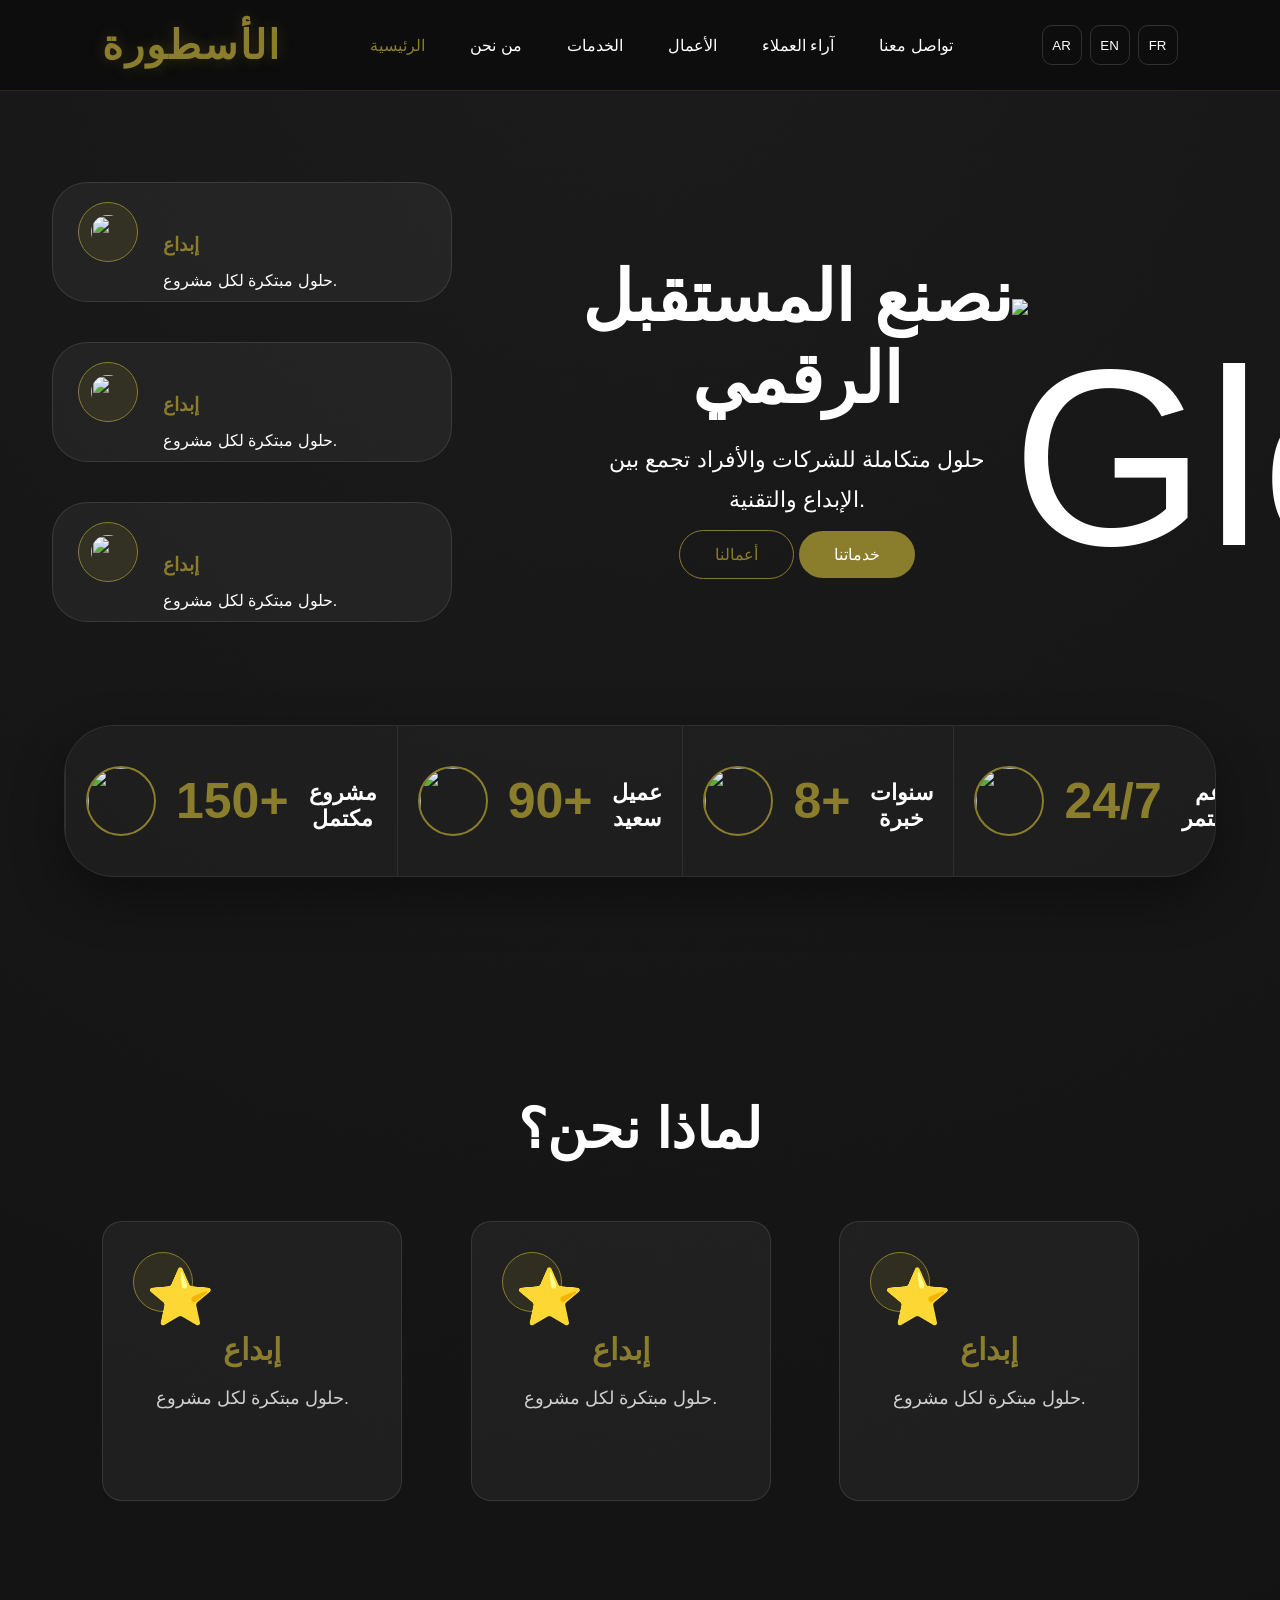
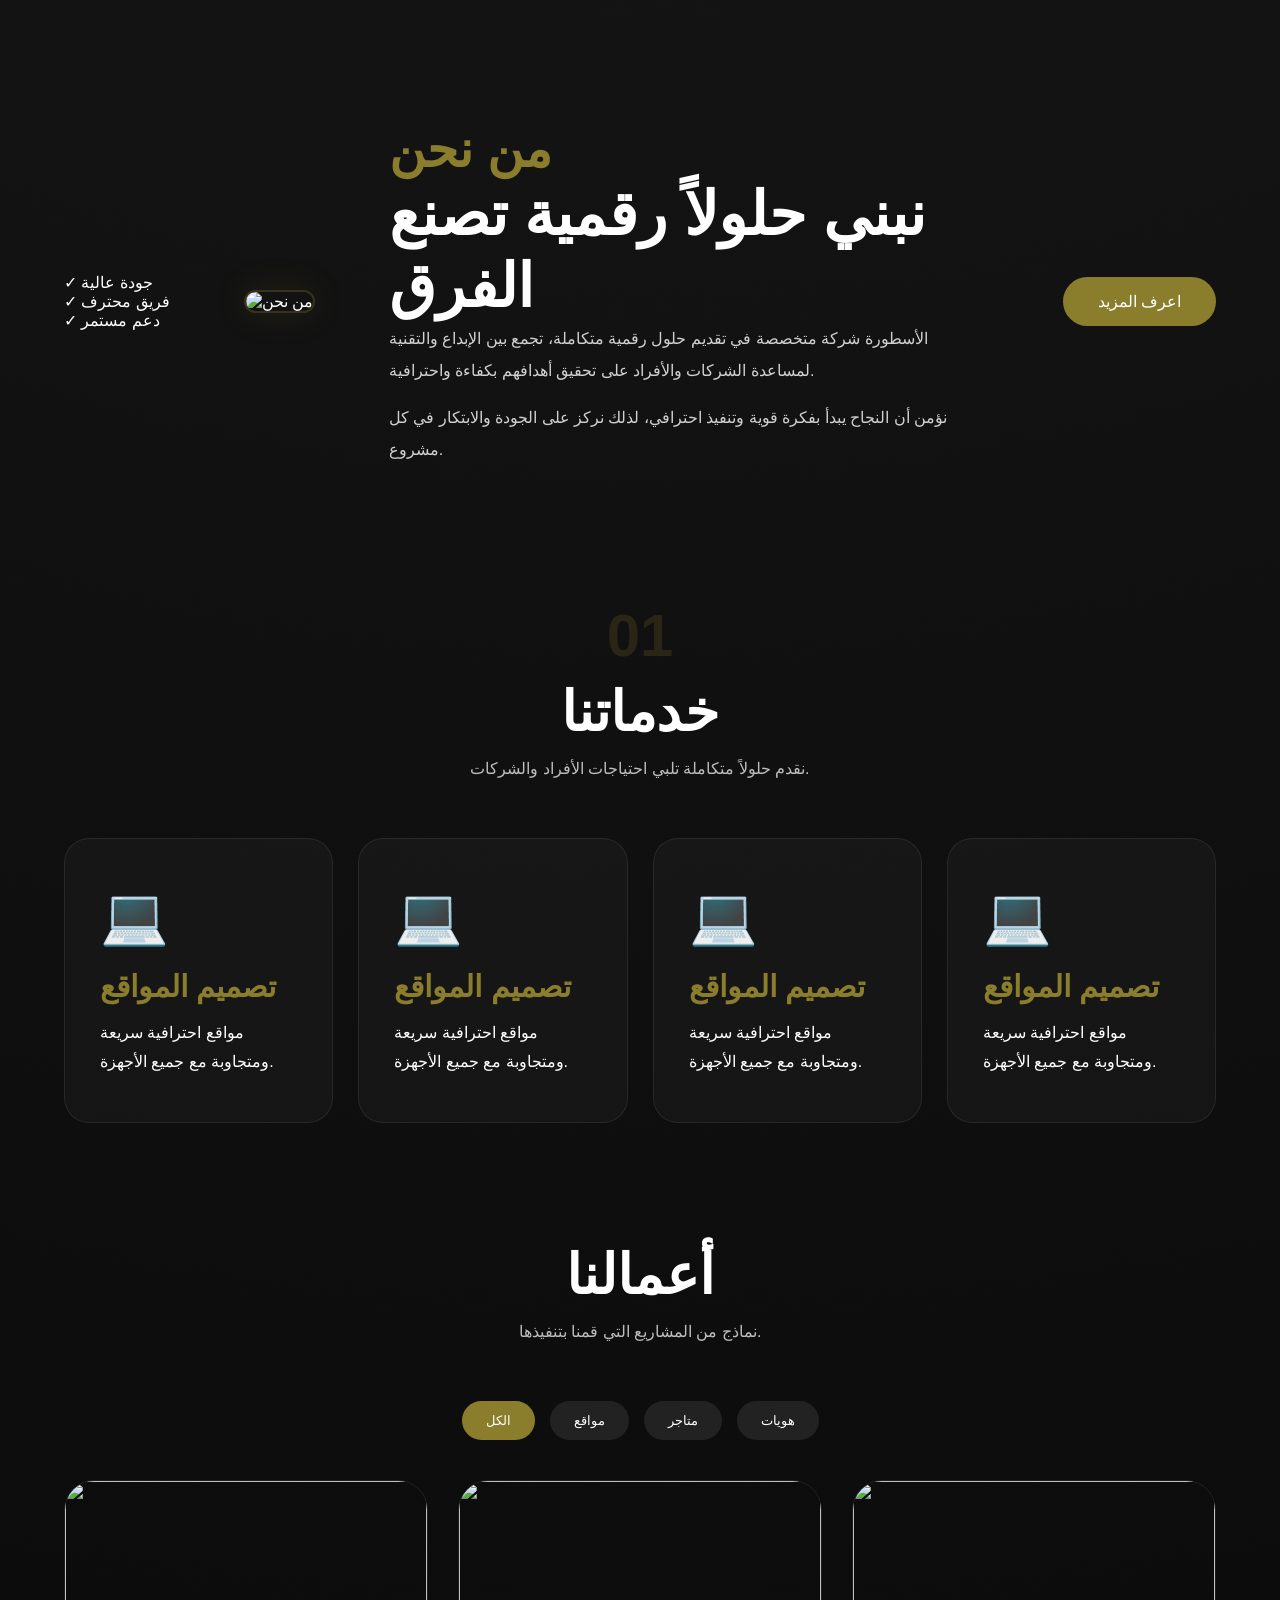
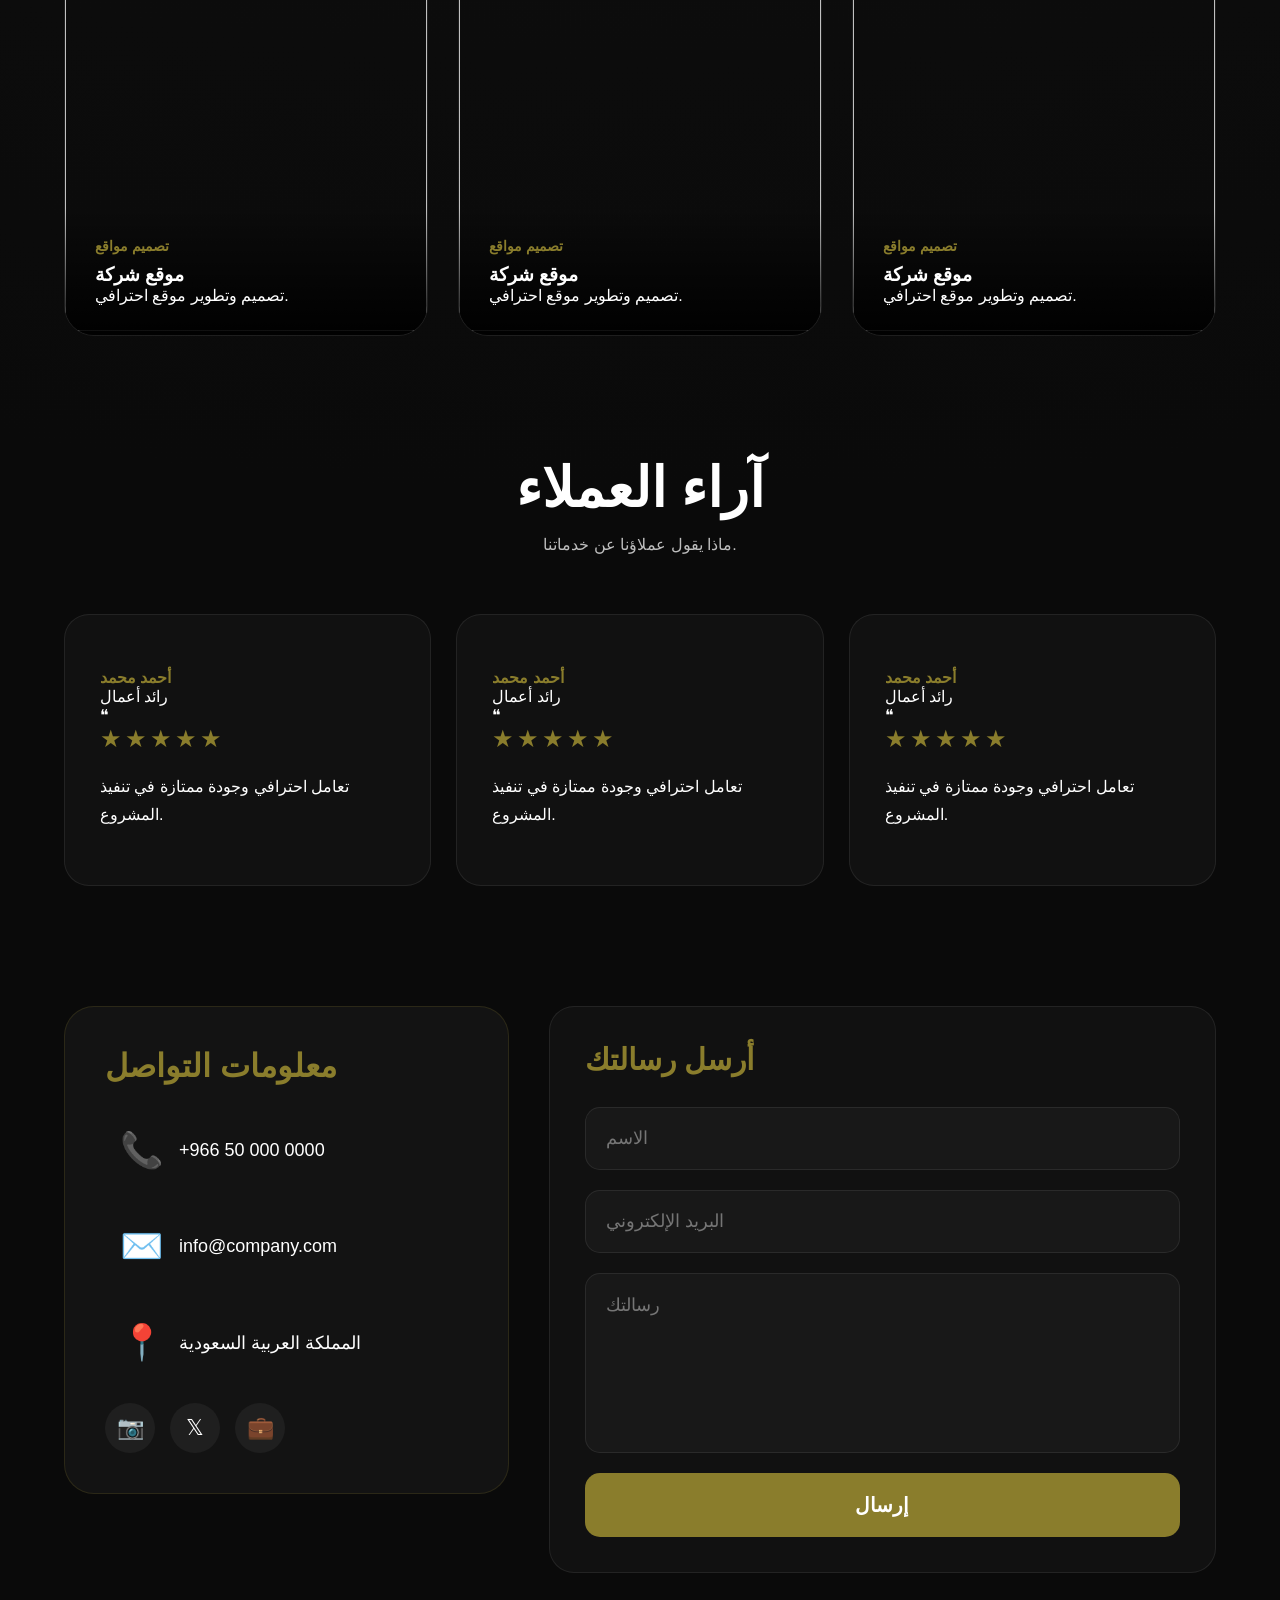
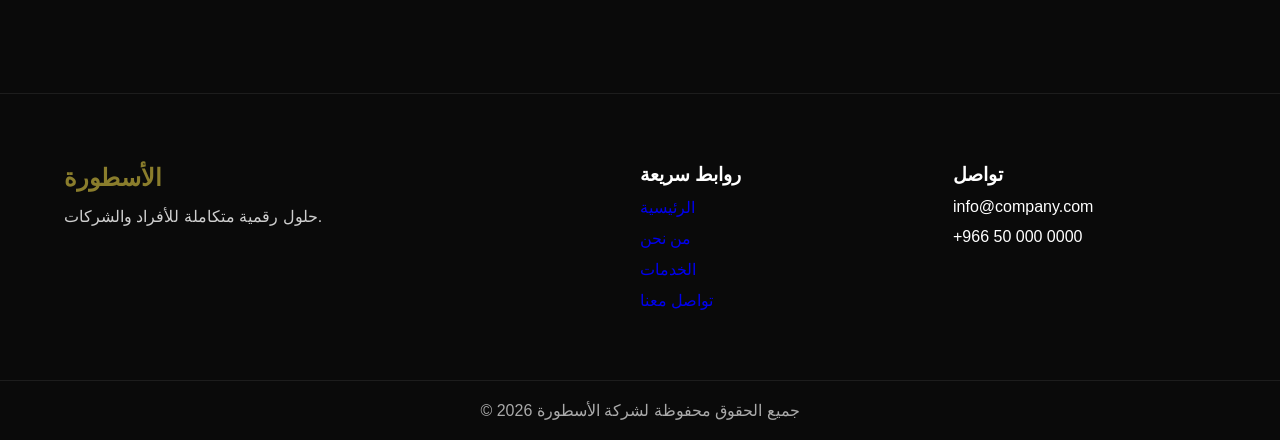
==== orial.html @ 140a3f02 "Add files via upload" ====
<!DOCTYPE html>
<html lang="ar">
<head>
    <meta charset="UTF-8">
    <meta name="viewport" content="width=device-width, initial-scale=1.0">
    <title>اسم الشركة</title>

    <link rel="stylesheet" href="orial.css">
</head>
<body>


<div id="loader">
    <h1>الأسطورة</h1>
    <div class="loader-line"></div>
</div>



<header  id="header">
    <nav class="navbar">
        <div class="logo">الأسطورة</div>
<div class="menu-btn">☰</div>

        <ul class="nav-links">
            <li><a href="#hero">الرئيسية</a></li>
            <li><a href="#about">من نحن</a></li>
            <li><a href="#services">الخدمات</a></li>
            <li><a href="#portfolio">الأعمال</a></li>
           
<li><a href="#testimonials">آراء العملاء</a></li>
            <li><a href="#contact">تواصل معنا</a></li>
        </ul>

        <div class="languages">
            <button>AR</button>
            <button>EN</button>
            <button>FR</button>
        </div>
    </nav>
</header>

<section id="hero">

    <div class="hero-left">
<div class="hero-left-image">
    <img src="images/team.png" alt="">
</div>
        
        <div class="hero-right">


   

</div>

 <div class="feature-card">

    <img src="images/icon1.png" class="card-icon">

    <div class="card-content">
        <h3>إبداع</h3>
        <p>حلول مبتكرة لكل مشروع.</p>
    </div>

</div>

<div class="feature-card">

    <img src="images/icon1.png" class="card-icon">

    <div class="card-content">
        <h3>إبداع</h3>
        <p>حلول مبتكرة لكل مشروع.</p>
    </div>

</div>

 <div class="feature-card">

    <img src="images/icon1.png" class="card-icon">

    <div class="card-content">
        <h3>إبداع</h3>
        <p>حلول مبتكرة لكل مشروع.</p>
    </div>

</div>

    </div>

    <div class="hero-center">

  <h1>
    
  نصنع المستقبل 
 
 <br>
 الرقمي
</h1>

        <p>
            حلول متكاملة للشركات والأفراد تجمع بين الإبداع والتقنية.
        </p>

        <div class="hero-buttons">
            <a href="#services" class="btn-primary">خدماتنا</a>
            <a href="#portfolio" class="btn-secondary">أعمالنا</a>
        </div>

    </div>

    <div class="hero-right">

        <img src="images/globe.png" alt="Globe">

    </div>

</section>


<section id="stats">

   <div class="stat-box">

    <img src="images/project.png" alt="">
<h2 data-target="150">0</h2>
    <p>مشروع مكتمل</p>

</div>
   <div class="stat-box">

    <img src="images/client.png" alt="">

   <h2 data-target="90">0</h2>
    <p>عميل سعيد</p>

</div>

  <div class="stat-box">

    <img src="images/experience.png" alt="">

   <h2 data-target="8">0</h2>
    <p>سنوات خبرة</p>

</div>

    <div class="stat-box">

    <img src="images/support.png" alt="">

    <h2>24/7</h2>
    <p>دعم مستمر</p>

</div>
</section>



<section id="why-us">

    <h2>لماذا نحن؟</h2>

    <div class="cards">

      <div class="card">

    <div class="card-icon">⭐</div>

    <h3>إبداع</h3>

    <p>حلول مبتكرة لكل مشروع.</p>

</div>

       <div class="card">

    <div class="card-icon">⭐</div>

    <h3>إبداع</h3>

    <p>حلول مبتكرة لكل مشروع.</p>

</div>

        <div class="card">

    <div class="card-icon">⭐</div>

    <h3>إبداع</h3>

    <p>حلول مبتكرة لكل مشروع.</p>

</div>

    </div>

</section>


<section id="about"  class="hidden">
    <div class="about-container">
<div class="about-features">

    <div>✓ جودة عالية</div>

    <div>✓ فريق محترف</div>

    <div>✓ دعم مستمر</div>

</div>
    <div class="about-image">
        <img src="images/لقطة شاشة 2026-07-23 224634.png" alt="من نحن">
    </div>

    <div class="about-content">

        <span>من نحن</span>

        <h2>نبني حلولاً رقمية تصنع الفرق</h2>

        <p>
            الأسطورة شركة متخصصة في تقديم حلول رقمية متكاملة،
            تجمع بين الإبداع والتقنية لمساعدة الشركات والأفراد
            على تحقيق أهدافهم بكفاءة واحترافية.
        </p>

        <p>
            نؤمن أن النجاح يبدأ بفكرة قوية وتنفيذ احترافي،
            لذلك نركز على الجودة والابتكار في كل مشروع.
        </p>

    </div>
<a href="#contact" class="btn-primary">
    اعرف المزيد
</a>
</div>
</section>

<section id="services"  class="hidden">

    <div class="section-title">
        <span class="service-number">01</span>
        <h2>خدماتنا</h2>
        <p>نقدم حلولاً متكاملة تلبي احتياجات الأفراد والشركات.</p>
    </div>

    <div class="services-grid">

      <div class="service-card">

    <div class="service-icon">💻</div>

    <h3>تصميم المواقع</h3>

    <p>
        مواقع احترافية سريعة ومتجاوبة مع جميع الأجهزة.
    </p>

</div>

      <div class="service-card">

    <div class="service-icon">💻</div>

    <h3>تصميم المواقع</h3>

    <p>
        مواقع احترافية سريعة ومتجاوبة مع جميع الأجهزة.
    </p>

</div>

      <div class="service-card">

    <div class="service-icon">💻</div>

    <h3>تصميم المواقع</h3>

    <p>
        مواقع احترافية سريعة ومتجاوبة مع جميع الأجهزة.
    </p>

</div>

      <div class="service-card">

    <div class="service-icon">💻</div>

    <h3>تصميم المواقع</h3>

    <p>
        مواقع احترافية سريعة ومتجاوبة مع جميع الأجهزة.
    </p>

</div>

    </div>

</section>

<section id="portfolio" class="hidden"  >
   

    <div class="section-title">
        <h2>أعمالنا</h2>
        <p>نماذج من المشاريع التي قمنا بتنفيذها.</p>
    </div>
<div class="portfolio-filter">

    <button class="filter-btn active" data-filter="all">
        الكل
    </button>

    <button class="filter-btn" data-filter="website">
        مواقع
    </button>

    <button class="filter-btn" data-filter="store">
        متاجر
    </button>

    <button class="filter-btn" data-filter="branding">
        هويات
    </button>

</div>
    <div class="portfolio-grid">

       <div class="project-card">
    <img src="images/project1.jpg" alt="">

    <div class="project-info">

        <span>تصميم مواقع</span>

        <h3>موقع شركة</h3>

        <p>تصميم وتطوير موقع احترافي.</p>

    </div>
</div>

       <div class="project-card">
    <img src="images/project1.jpg" alt="">

    <div class="project-info">

        <span>تصميم مواقع</span>

        <h3>موقع شركة</h3>

        <p>تصميم وتطوير موقع احترافي.</p>

    </div>
</div>

      <div class="project-card">
    <img src="images/project1.jpg" alt="">

    <div class="project-info">

        <span>تصميم مواقع</span>

        <h3>موقع شركة</h3>

        <p>تصميم وتطوير موقع احترافي.</p>

    </div>
</div>

</section>



<section id="testimonials" class="hidden">

    <div class="section-title">
        <h2>آراء العملاء</h2>
        <p>ماذا يقول عملاؤنا عن خدماتنا.</p>
    </div>

    <div class="testimonials-grid">

        <div class="testimonial-card">

            <div class="client-header">

                <img src="images/client1.jpg" alt="">

                <div>
                    <h4>أحمد محمد</h4>
                    <span>رائد أعمال</span>
                </div>

            </div>

            <div class="quote">❝</div>

            <div class="stars">★★★★★</div>

            <p>
                تعامل احترافي وجودة ممتازة في تنفيذ المشروع.
            </p>

        </div>

        <div class="testimonial-card">

            <div class="client-header">

                <img src="images/client1.jpg" alt="">

                <div>
                    <h4>أحمد محمد</h4>
                    <span>رائد أعمال</span>
                </div>

            </div>

            <div class="quote">❝</div>

            <div class="stars">★★★★★</div>

            <p>
                تعامل احترافي وجودة ممتازة في تنفيذ المشروع.
            </p>

        </div>

        <div class="testimonial-card">

            <div class="client-header">

                <img src="images/client1.jpg" alt="">

                <div>
                    <h4>أحمد محمد</h4>
                    <span>رائد أعمال</span>
                </div>

            </div>

            <div class="quote">❝</div>

            <div class="stars">★★★★★</div>

            <p>
                تعامل احترافي وجودة ممتازة في تنفيذ المشروع.
            </p>

        </div>

    </div>

</section>

<section id="contact"  class="hidden">
   <div class="contact-container">

    <div class="contact-info">

        <h3>معلومات التواصل</h3>


        <div class="contact-item">
            <span>📞</span>
            <p>+966 50 000 0000</p>
        </div>

        <div class="contact-item">
            <span>✉️</span>
            <p>info@company.com</p>
        </div>

        <div class="contact-item">
            <span>📍</span>
            <p>المملكة العربية السعودية</p>
        </div>

         <div class="social-links">
        <a href="#">📷</a>
        <a href="#">𝕏</a>
        <a href="#">💼</a>
    </div>

    </div>

    <form class="contact-form">
<h3>أرسل رسالتك</h3>
        <input type="text" placeholder="الاسم">

        <input type="email" placeholder="البريد الإلكتروني">

        <textarea placeholder="رسالتك"></textarea>

        <button type="submit">
            إرسال
        </button>

    </form>

</div>
</section>

<footer>

    <div class="footer-content">

        <div class="footer-logo">
            <h2>الأسطورة</h2>
            <p>حلول رقمية متكاملة للأفراد والشركات.</p>
        </div>

        <div class="footer-links">
            <h3>روابط سريعة</h3>

            <a href="#hero">الرئيسية</a>
            <a href="#about">من نحن</a>
            <a href="#services">الخدمات</a>
            <a href="#contact">تواصل معنا</a>
        </div>

        <div class="footer-contact">
            <h3>تواصل</h3>

            <p>info@company.com</p>
            <p>+966 50 000 0000</p>
        </div>

    </div>

    <div class="footer-bottom">
        © 2026 جميع الحقوق محفوظة لشركة الأسطورة
    </div>

</footer>
    <button id="topBtn">⬆</button>

  
    <script src="orial.js"></script> 
</body>
</html>
---- orial.css ----
*{
    margin:0;
    padding:0;
    box-sizing:border-box;
}

body{
    font-family:Cairo,sans-serif;
    background:#111111;
    color:white;
    
}

a{
    text-decoration:none;
}

ul{
    list-style:none;
}

header{
    position:fixed;
    top:0;
    left:0;
    width:100%;
    z-index:1000;
    backdrop-filter:blur(12px);
}



.navbar{
    display:flex;
    justify-content:space-between;
    align-items:center;
 padding:22px 8%;
    position:fixed;
    width:100%;
    top:0;
    left:0;
    z-index:1000;
    background:rgba(17,17,17,.9);
     border-bottom:1px solid rgba(138,125,44,.25);
     
    background:rgba(10,10,10,.75);

    backdrop-filter:blur(15px);

}

.logo{
   
   
    letter-spacing: 2px;
   
        font-size:40px;
    font-weight:900;
    color:#8A7D2C;

    text-shadow:
    0 0 15px rgba(138,125,44,.3);

}
.languages{
    display:flex;
    gap:8px;
}

.languages button{
    background:transparent;
    border:1px solid rgba(255,255,255,.15);

    color:white;

    width:40px;
    height:40px;

    border-radius:10px;

    cursor:pointer;

    transition:.3s;
}


.languages button:hover{
    background:#8A7D2C;
    color:#111;
}

.nav-links{
    display:flex;
    
   
    position:relative;
      gap:45px;
}

.nav-links a.active{
    color: #8A7D2C;
}





.nav-links a{
    color:white;
    transition:.3s;
        transition: .3s;
}

.nav-links a::after{
    content:'';
    position:absolute;
    bottom:-8px;
    right:0;
    width:0;
    height:2px;
    background:#8A7D2C;
    transition:.3s;
}
.nav-links a:hover::after{
    width:100%;
}

.nav-links a:hover{
    color:#8A7D2C;
}


#hero{
    min-height:100vh;

    display:grid;

   grid-template-columns:1fr 2fr 1fr;

    align-items:center;

    gap:40px;

    padding:50px 8%;
}

.hero-right{
    font-size:250px;
    text-align:center;
   
        transform: translateX(px);
}

.hero-right img{
    width: 650px ;
    max-width:none;
    
    
}


.hero-left-image{
    text-align:center;
    margin-bottom:25px;


}

.hero-left-image img{
    width:220px;
    border-radius:20px;
    opacity:.9;
}
.hero-buttons{
    margin-top:25px;
}

.hero-left{
    display:flex;
    flex-direction:column;
    gap:20px;

     display:flex;
    flex-direction:column;
    gap:20px;

  

      transform: translateX(-50px) translateY(-80px);
}

.hero-left,
.hero-center,
.hero-right{
    align-self:center;
}



.hero-center{

    text-align:center;
    transform:none;
    
    transform: translateY(-40px)translateX(40px) ;
   
    

        
}

.hero-center h1{
    font-size:70px;
    margin-bottom:20px;
    white-space:nowrap;
}

.hero-center p{
    font-size:22px;
    margin-bottom:30px;
      max-width:650px;
    margin:20px auto;
    line-height:1.8;
}

.hero-right img{
    animation: float 5s ease-in-out infinite;
}

@keyframes float{

    0%{
        transform:translateY(0);
    }

    50%{
        transform:translateY(-15px);
    }

    100%{
        transform:translateY(0);
    }

}


.btn-primary,
.btn-secondary{
    padding:15px 35px;
    border-radius:50px;
    transition:.3s;
}

.btn-primary{
    background:#8A7D2C;
    color:white;
}

.btn-secondary{
    border:1px solid #8A7D2C;
    color:#8A7D2C;
}

.btn-primary:hover,
.btn-secondary:hover{
    transform:translateY(-4px);
}


body{
    background:
    radial-gradient(circle at top,
    #1b1b1b,
    #0a0a0a 70%);
}



.card{
    width:100%;
    min-height:280px;

    padding:45px 35px;

    border-radius:25px;

    background:rgba(255,255,255,.04);

    border:1px solid rgba(255,255,255,.08);

    transition:.4s;

    text-align:center;
}

.card h3{
    font-size:30px;
    color:#8A7D2C;
    margin-bottom:20px;
}

.card p{
    font-size:18px;
    line-height:1.8;
    color:#d0d0d0;
}

.card:hover{
    transform:translateY(-12px);

    border-color:#8A7D2C;

    box-shadow:
    0 0 30px rgba(138,125,44,.25);
}
.card-icon{
    font-size:55px;
    margin-bottom:20px;
}

.cards{
    display:grid;
    grid-template-columns:repeat(3,1fr);
    gap:30px;
    margin-top:50px;
}

.card:hover{
    transform:translateY(-10px);
}

.feature-card{
    display:flex;
    align-items:center;
    

    background:rgba(255,255,255,.05);
    border:1px solid rgba(255,255,255,.1);

    border-radius:35px;

    padding:10px 25px;

      min-height: 110px;
    

  
    height:120px;

    

    width: 400px;   /* العرض */
    min-height: 100px; /* الارتفاع */

 
    margin-bottom:20px;

 
    


    gap:25px;
}

.card-icon{
    width:60px;
    height:60px;

    padding:12px;

    background:rgba(138,125,44,.15);

    border:1px solid #8A7D2C;

    border-radius:50%;
}

.card-content h3{
    color:#8A7D2C;
    margin-bottom:8px;
    
}

.card-content p{
    color:white;
    margin:0;
}
.features-grid{
    display:grid;
    grid-template-columns:repeat(3,1fr);
    gap:30px;
    margin-top:60px;
}







.feature-card img{
    width:60px;
    height:60px;
    object-fit:contain;
}
.stat-number{
    font-size:90px;
    font-weight:700;
    color:#8A7D2C;
}

.stats-container{
    position:relative;
}

.stats-container::before{
    content:'';
    position:absolute;
    top:0;
    left:20%;
    width:60%;
    height:2px;
    background:#8A7D2C;
}



.feature-card h3{
    color:#8A7D2C;
    margin-bottom:15px;
        margin-top:40px;

}


.feature-card p {
   white-space: nowrap;



}

#why-us{
    padding:100px 8%;
    text-align:center;
}

#why-us h2{
    font-size:55px;
    margin-bottom:60px;
}


.why-container{
    display:flex;
    gap:25px;
    justify-content:center;
    flex-wrap:wrap;
}

.card{
    width:300px;
    padding:30px;
    border-radius:20px;

    background:rgba(255,255,255,.05);

    border:1px solid rgba(255,255,255,.1);

    transition:.3s;
}

.card:hover{
    transform:translateY(-10px);
}

.card h3{
    color:#8A7D2C;
    margin-bottom:15px;
}



#stats h2{
    color:#8A7D2C;
    font-size:50px;
}


#stats{

    
    width:90%;

  margin: -175px auto 120px auto;
box-shadow:0 20px 50px rgba(0,0,0,.4);

    display:grid;

    grid-template-columns:
    repeat(4,1fr);

    background:
    rgba(255,255,255,.03);

    border:1px solid rgba(255,255,255,.08);

    border-radius:50px;

    overflow:hidden;
}



.stat-box:hover{

    background:
    rgba(138,125,44,.08);
}

.stat-box h2{
    color:#8A7D2C;
    font-size:70px;
    font-weight:800;
}

.stat-box p{
    color:white;
    font-size:22px;
    font-weight:600;
    margin-top:10px;
}



.stat-box{
    display:flex;
    align-items:center;
    justify-content:center;
    gap:20px;
    text-align:center;

    padding:40px 20px;

    border-left:
    1px solid rgba(255,255,255,.08);
    transition:.3s;
}

.stat-box img{
    width:70px;
    height:70px;
    border-radius:50%;
    object-fit:cover;
    border:2px solid #8A7D2C;
}

.stat-content{
    text-align:right;
}





#services{

    width:90%;

    margin:120px auto;
}

.section-title{

    text-align:center;

    margin-bottom:60px;
}

.section-title h2{

    font-size:55px;

    color:white;

    margin-bottom:15px;
}

.section-title p{

    color:#bdbdbd;
}

.services-grid{

    display:grid;

    grid-template-columns:
    repeat(4,1fr);

    gap:25px;
}

.service-card{

    background:
    rgba(255,255,255,.03);

    border:
    1px solid rgba(255,255,255,.08);

    border-radius:25px;

    
  padding:45px 35px;
    min-height:280px;
    transition:.4s;
}

.service-icon{
    font-size:55px;
    margin-bottom:20px;
}

.service-card:hover{


    transform:translateY(-12px);

    border-color:#8A7D2C;

    box-shadow:
    0 0 35px rgba(138,125,44,.25);
}


.service-card h3{

    color:#8A7D2C;
   
    font-size:30px;
  
    margin-bottom:15px;


    margin-bottom:15px;
}
.service-number{
    font-size:60px;
    font-weight:800;
    color:rgba(138,125,44,.2);

    display:block;

    margin-bottom:10px;
}

.service-card p{

    color:white;

    line-height:1.8;
}

#about{

    width:90%;
    margin:120px auto;
}

.about-container{

    display:flex;

    align-items:center;

    justify-content:space-between;

    gap:60px;
}

.about-image img{
    width:550px;

    border-radius:30px;

    border:2px solid rgba(138,125,44,.3);

    box-shadow:
    0 0 35px rgba(138,125,44,.15);
}

.about-content{

    max-width:600px;
}

.about-content span{
    color:#8A7D2C;
    font-size:50px;
    font-weight:700;
}

.about-content h2{
    font-size:60px;
    line-height:1.2;
}
.about-content p{

    color:#d0d0d0;

    line-height:2;

    margin-bottom:15px;
}

#portfolio{

    width:90%;

    margin:120px auto;
}
.portfolio-grid{

    display:grid;

    grid-template-columns:
    repeat(3,1fr);

    gap:30px;
}
.project-card{

    overflow:hidden;

    

    position:relative;

    cursor:pointer;

    
    border-radius:30px;




    border:1px solid rgba(255,255,255,.08);

    transition:.4s;

}
.project-card:hover{
    transform:translateY(-10px);

    box-shadow:
    0 0 35px rgba(138,125,44,.25);
}
.project-card img{

     width:100%;
    height:450px;
    object-fit:cover;
    transition:.6s;
    
  

   
}

.project-card:hover img{
    transform:scale(1.08);
}
.project-info{
    position:absolute;
    bottom:0;
    width:100%;

    padding:30px;

    background:
    linear-gradient(
    transparent,
    rgba(0,0,0,.95));

    color:white;
}
.project-info span{
    color:#8A7D2C;
    font-size:14px;
    font-weight:700;
    display:block;
    margin-bottom:10px;
}

#testimonials{
    width:90%;
    margin:120px auto;
}

.testimonials-grid{
    display:grid;
    grid-template-columns:repeat(3,1fr);
    gap:25px;
}

.testimonial-card{
    background:rgba(255,255,255,.03);

    border:1px solid rgba(255,255,255,.08);

    border-radius:25px;

    padding:35px;

    transition:.4s;

    position:relative;

    overflow:hidden;
}

.testimonial-card:hover{
    transform:translateY(-10px);

    border-color:#8A7D2C;

    box-shadow:
    0 0 30px rgba(138,125,44,.25);
}

.stars{
    color:#8A7D2C;

    font-size:24px;

    margin-bottom:20px;

    letter-spacing:3px;
}

.testimonial-card p{
    color:white;
    line-height:1.8;
    margin-bottom:20px;
}

.testimonial-card h4{
    color:#8A7D2C;
}

#contact{
    width:90%;
    margin:120px auto;
    
}
.contact-container{
    display:grid;
    grid-template-columns:1fr 1.5fr;
    gap:40px;
    align-items:start;
}

.contact-info{

      background:rgba(255,255,255,.04);
    border:1px solid rgba(138,125,44,.2);
    border-radius:30px;
    padding:40px;
}

.contact-info h3{
    color:#8A7D2C;

    font-size:32px;

    margin-bottom:30px;
}

.contact-item{
    display:flex;

    align-items:center;

    gap:15px;

    margin-bottom:25px;
       padding:15px;
    border-radius:15px;
    transition:.3s;
}

.contact-item:hover{
    background:rgba(138,125,44,.08);
}

.contact-item span{
    font-size:35px;
}
.contact-item p{
    font-size:18px;
}
.contact-form{
    width:100%;

    display:flex;
    flex-direction:column;
    gap:20px;

    background:rgba(255,255,255,.03);

    border:1px solid rgba(255,255,255,.08);

    border-radius:25px;

    padding:35px;

    margin:0;
    max-width:none;
}

.contact-form h3{
    color:#8A7D2C;
    font-size:30px;
    margin-bottom:10px;
}

.social-links{
    display:flex;
    gap:15px;
    margin-top:25px;
}

.social-links a{
    width:50px;
    height:50px;
    display:flex;
    align-items:center;
    justify-content:center;

    border-radius:50%;
    background:rgba(255,255,255,.05);

    color:white;
    font-size:22px;

    transition:.3s;
}

.social-links a:hover{
    background:#8A7D2C;
    transform:translateY(-3px);
}



.contact-form input,
.contact-form textarea{

    background:rgba(255,255,255,.03);

    border:1px solid rgba(255,255,255,.08);

    border-radius:15px;

    color:white;

     font-size:18px;
    padding:20px;
}

.contact-form textarea{
    height:180px;
    resize:none;
}

.contact-form button{

    background:#8A7D2C;

    color:white;

    border:none;

  

    border-radius:15px;

    cursor:pointer;

   

        padding:20px;
    font-size:20px;
    font-weight:700
}
.contact-form button:hover{
    transform:translateY(-3px);

    box-shadow:
    0 0 25px rgba(138,125,44,.3);
}
footer{

    margin-top:120px;

    background:#0a0a0a;

    border-top:
    1px solid rgba(255,255,255,.08);
}

.footer-content{

    width:90%;

    margin:auto;

    padding:70px 0;

    display:grid;

    grid-template-columns:
    2fr 1fr 1fr;

    gap:50px;
}

.footer-logo h2{

    color:#8A7D2C;

    margin-bottom:15px;
}

.footer-logo p{

    color:#cfcfcf;
}

.footer-links,
.footer-contact{

    display:flex;

    flex-direction:column;

    gap:12px;
}

.footer-links a{
    transition:.3s;
}

.footer-links a:hover{
    color:#8A7D2C;
    padding-right:8px;
}
.footer-bottom{

    text-align:center;

    padding:20px;

    border-top:
    1px solid rgba(255,255,255,.08);

    color:#aaa;
}

 #topBtn{
        position: fixed;
        bottom: 30px;
        left: 30px;
        width: 70px;
        height: 70px;
        border-radius: 50%;
        border: none;
        background: #8A7D2C;
        color: white;
        font-size: 30px;
        cursor: pointer;
        display: none;
        box-shadow: 0 0 20px rgba(138,125,44,0.5);
        transition: all 0.3s ease;
        z-index: 9999;
    }

    #topBtn:hover{
        transform: scale(1.1);
    }

    #loader{
    position: fixed;
    top: 0;
    left: 0;
    width: 100%;
    height: 100vh;

    background: #0f0f0f;

    display: flex;
    flex-direction: column;
    justify-content: center;
    align-items: center;

    z-index: 99999;

    transition: .8s;
}

#loader h1{
    color: #8A7D2C;
    font-size: 60px;
    margin-bottom: 20px;
}

.loader-line{
    width: 200px;
    height: 4px;
    background: rgba(255,255,255,.1);

    position: relative;
    overflow: hidden;
}

.loader-line::after{
    content: "";

    position: absolute;

    top: 0;
    right: -100%;

    width: 100%;
    height: 100%;

    background: #8A7D2C;

    animation: loading 1.5s linear infinite;
}
#typing::after{
    content: "|";
    color: #8A7D2C;
    animation: blink .7s infinite;
}

.testimonial-slider{
    display:flex;
    gap:25px;
    overflow-x:auto;
    scroll-behavior:smooth;
       display:flex;
    overflow-x:hidden;
    

   
    
}

.testimonial-slider::-webkit-scrollbar{
    display:none;
}

.testimonial-card{
    transition:.4s ease;
}

.testimonial-card:hover{
    transform:translateY(-10px);
    box-shadow:0 15px 30px rgba(138,125,44,.25);
}



.testimonial-card:hover .client-header img{

    transform: scale(1.1);

}

.client-header img{

    transition:.4s;


}

.testimonial-card:hover img{
    transform: scale(1.08);
}




.portfolio-filter{
    display:flex;
    justify-content:center;
    gap:15px;
    margin-bottom:40px;
}

.filter-btn{
    padding:12px 24px;
    border:none;
    border-radius:30px;
    cursor:pointer;
    background:#222;
    color:white;
    transition:.3s;
}

.filter-btn.active,
.filter-btn:hover{
    background:#8A7D2C;
}



@keyframes blink{

    50%{
        opacity:0;
    }

}



@keyframes loading{

    100%{
        right: 100%;
    }

}



    @media(max-width:992px){

        #hero{
            grid-template-columns:1fr;
            text-align:center;
        }


        .services-grid,
        .portfolio-grid,
        .testimonials-grid{
            grid-template-columns:1fr;
        }

        .about-container{
            flex-direction:column;
        }

        #stats{
            grid-template-columns:
            repeat(2,1fr);
        }


    .logo{
        flex:1;
    }

    .nav-links{
        flex:2;
        justify-content:center;
    }

    .languages{
        flex:1;
        text-align:left;
    }

    .about-features{
        margin-top:30px;

        display:flex;
        flex-direction:column;

        gap:15px;
    }
    .about-features div{
        color:white;

        font-size:18px;

        padding:12px 18px;

        background:rgba(255,255,255,.04);

        border-radius:12px;

        border-right:3px solid #8A7D2C;
    }
    .about-content .btn-primary{
        display:inline-block;
        margin-top:30px;
    }
    .client-header{
        display:flex;
        align-items:center;
        gap:15px;
        margin-bottom:20px;
    }
    .client-header img{
        width:70px;
        height:70px;

        border-radius:50%;

        object-fit:cover;

        border:2px solid #8A7D2C;
    }
    .client-header h4{
        color:white;
        font-size:20px;
        margin-bottom:5px;
    }
    .client-header span{
        color:#8A7D2C;
        font-size:14px;
    }


    .quote{
        font-size:60px;
        color:rgba(138,125,44,.3);

        line-height:1;

        margin-bottom:10px;
    }

    #about,
    #services,
    #portfolio,
    #testimonials,
    #contact{

        opacity:0;

        transform:translateY(60px);

        transition:1s;
    }

    .show{

        opacity:1;

        transform:translateY(0);
    }

    .hidden{
        opacity:0;
        transform:translateY(50px);
        transition:all 1s ease;
    }

    .show{
        opacity:1;
        transform:translateY(0);
    }

}


.scrolled{

    background:#111;

    box-shadow:0 5px 20px rgba(0,0,0,.3);

}




.menu-btn{
    display:none;
    font-size:30px;
    cursor:pointer;
}

@media(max-width:768px){

.services-grid{
    grid-template-columns:1fr;
}

.stat-box{
    width:100%;
    padding:25px;
    text-align:center;
    box-sizing:border-box;
    flex-direction:column;
    gap:10px;
}


#stats{
    grid-template-columns:1fr;
    gap:20px;
      margin:50px auto 120px auto;
      margin-top:40px;
      
}

.services-grid,
#stats{
    width:95%;
    margin-right:auto;
    margin-left:auto;
}


.stat-card,
.service-card{
    text-align:center;
}

.hero-content h1{
    font-size:42px;
}


    .service-card{
  padding:25px;
    text-align:center;

}

.stat-card{
    min-height:auto;
    padding:25px;
}

.hero-left{
    order:3;
    transform:none;
}

.hero-center{
    order:1;
    transform:none;
}

.hero-right{
    order:2;
}


.service-card img{
    width:60px;
    height:60px;
    margin:0 auto 15px;
}

.service-card h3{
    font-size:28px;
}

.service-card p{
   font-size:18px;
    line-height:1.8;
}

.section-title h2{
 font-size:36px;

}
.section-title p{
    font-size:16px;
}


h2{
    font-size:32px;
}

    .navbar{
    display:flex;
    justify-content:space-between;
    align-items:center;
      padding:15px 20px;
}

.languages{
    display:none;
}

.logo{
    font-size:28px;
}

.menu-btn{
    font-size:32px;
    color:white;
}

    .menu-btn{
        display:block;
    }

  .nav-links{
    display:none;
    position:absolute;
    top:70px;
    right:0;
    width:100%;
    background:#111;
    padding:20px 0;
}

.nav-links li{
    list-style:none;
    margin:15px 0;
    text-align:center;
}
    .nav-links.show-menu{
        display:flex;
    }
    .nav-links{
    flex-direction:column;
}

}
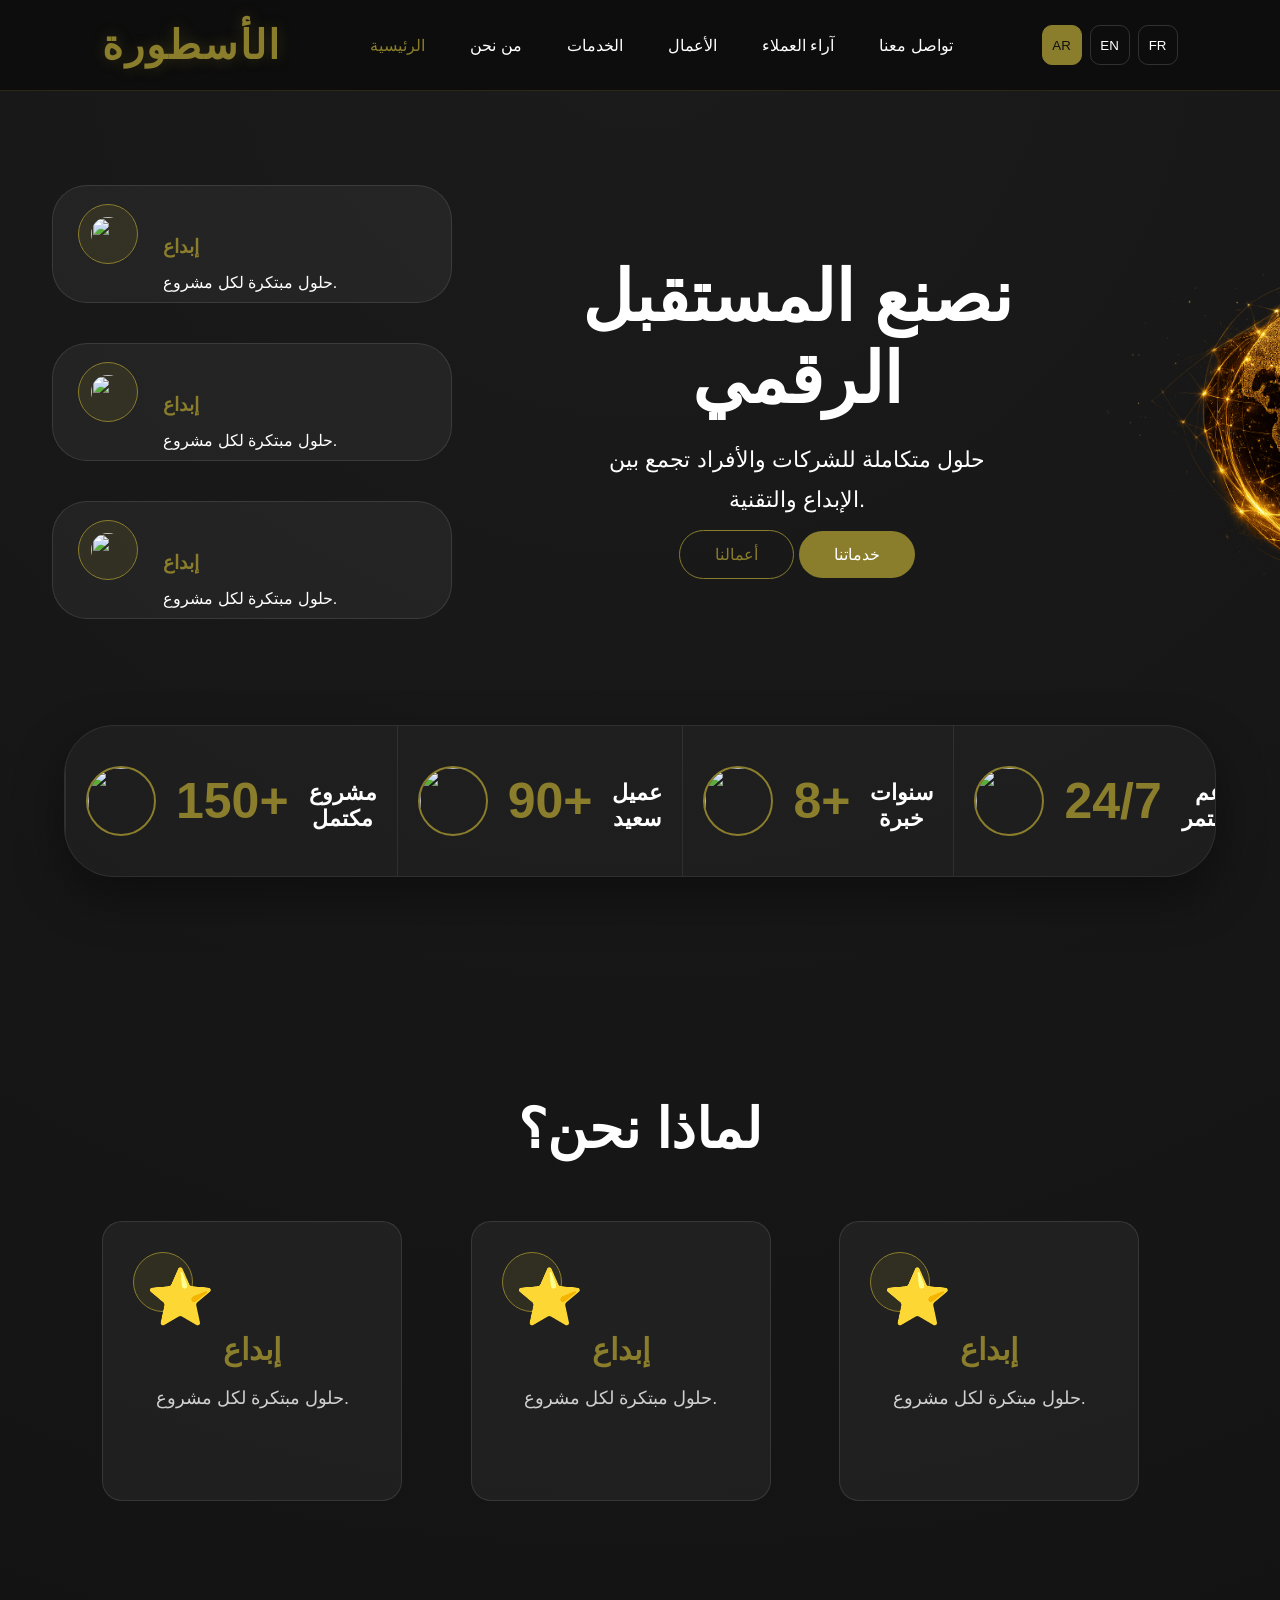
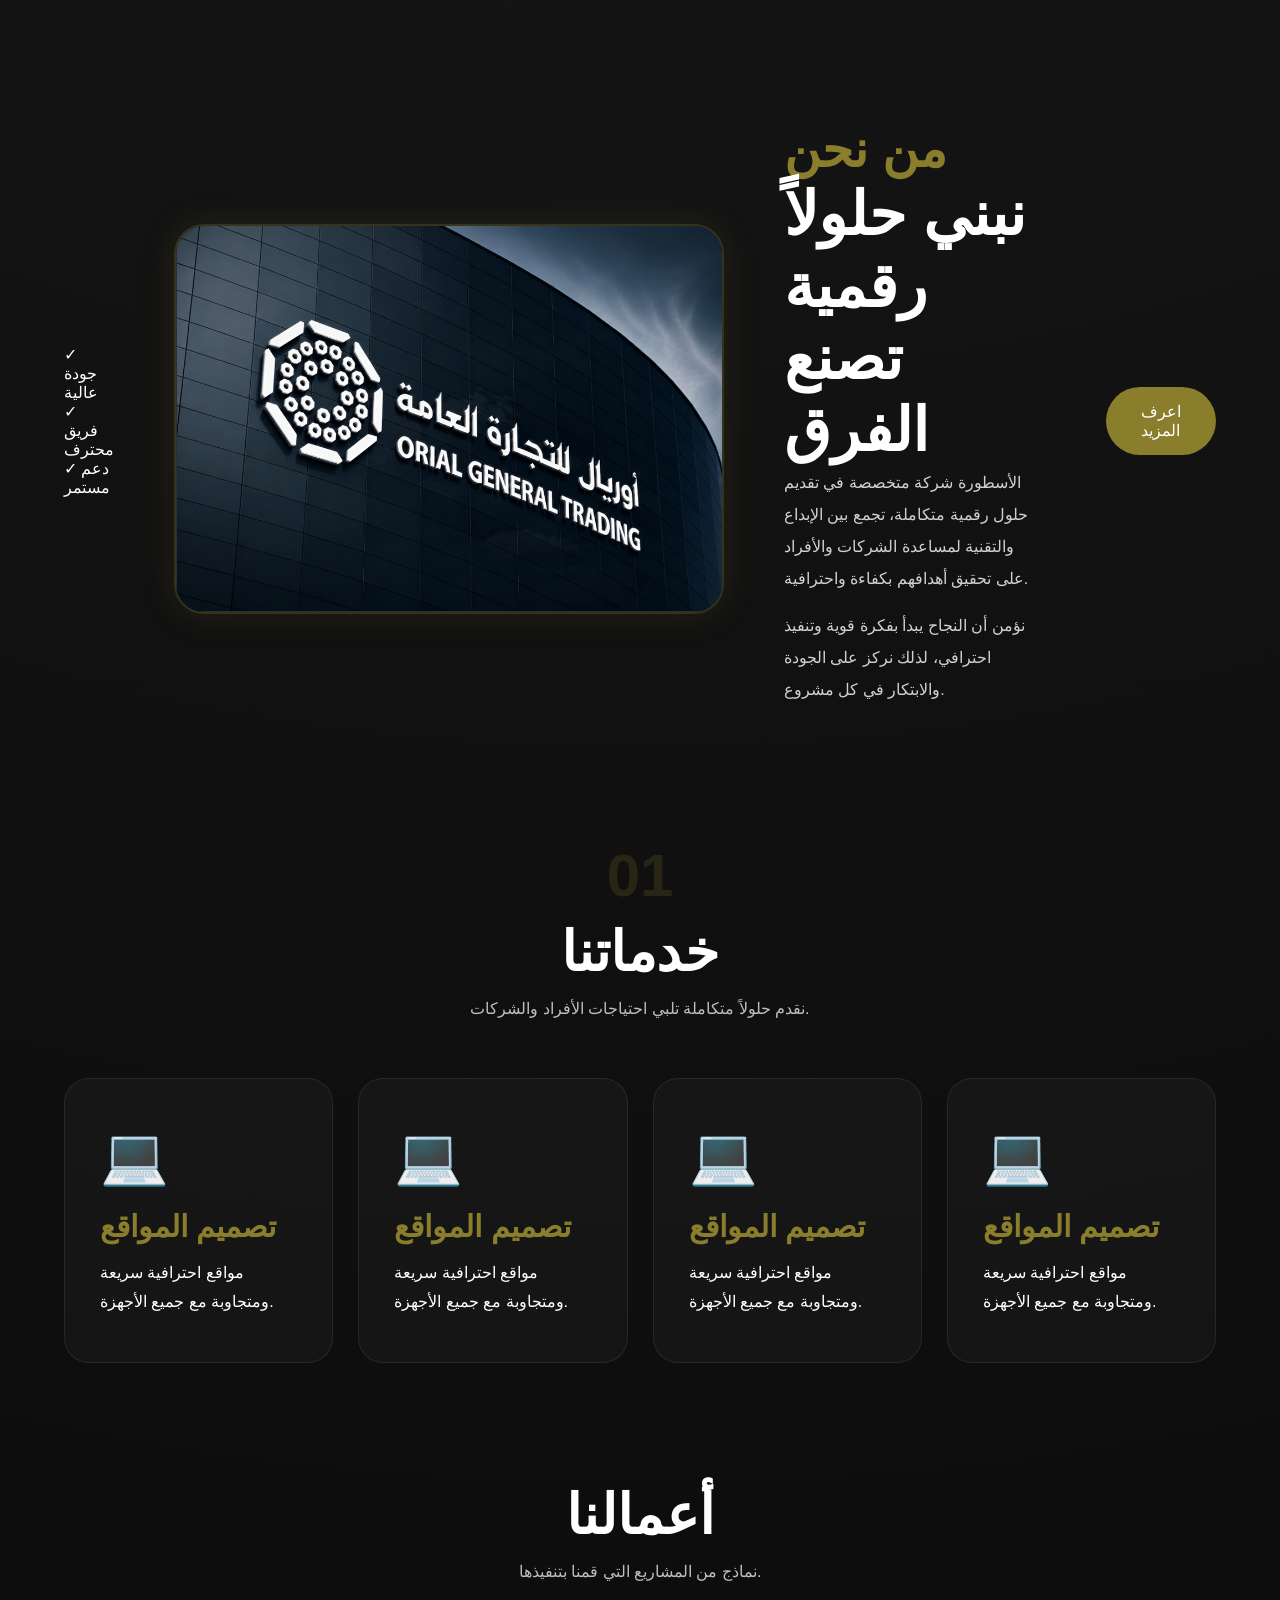
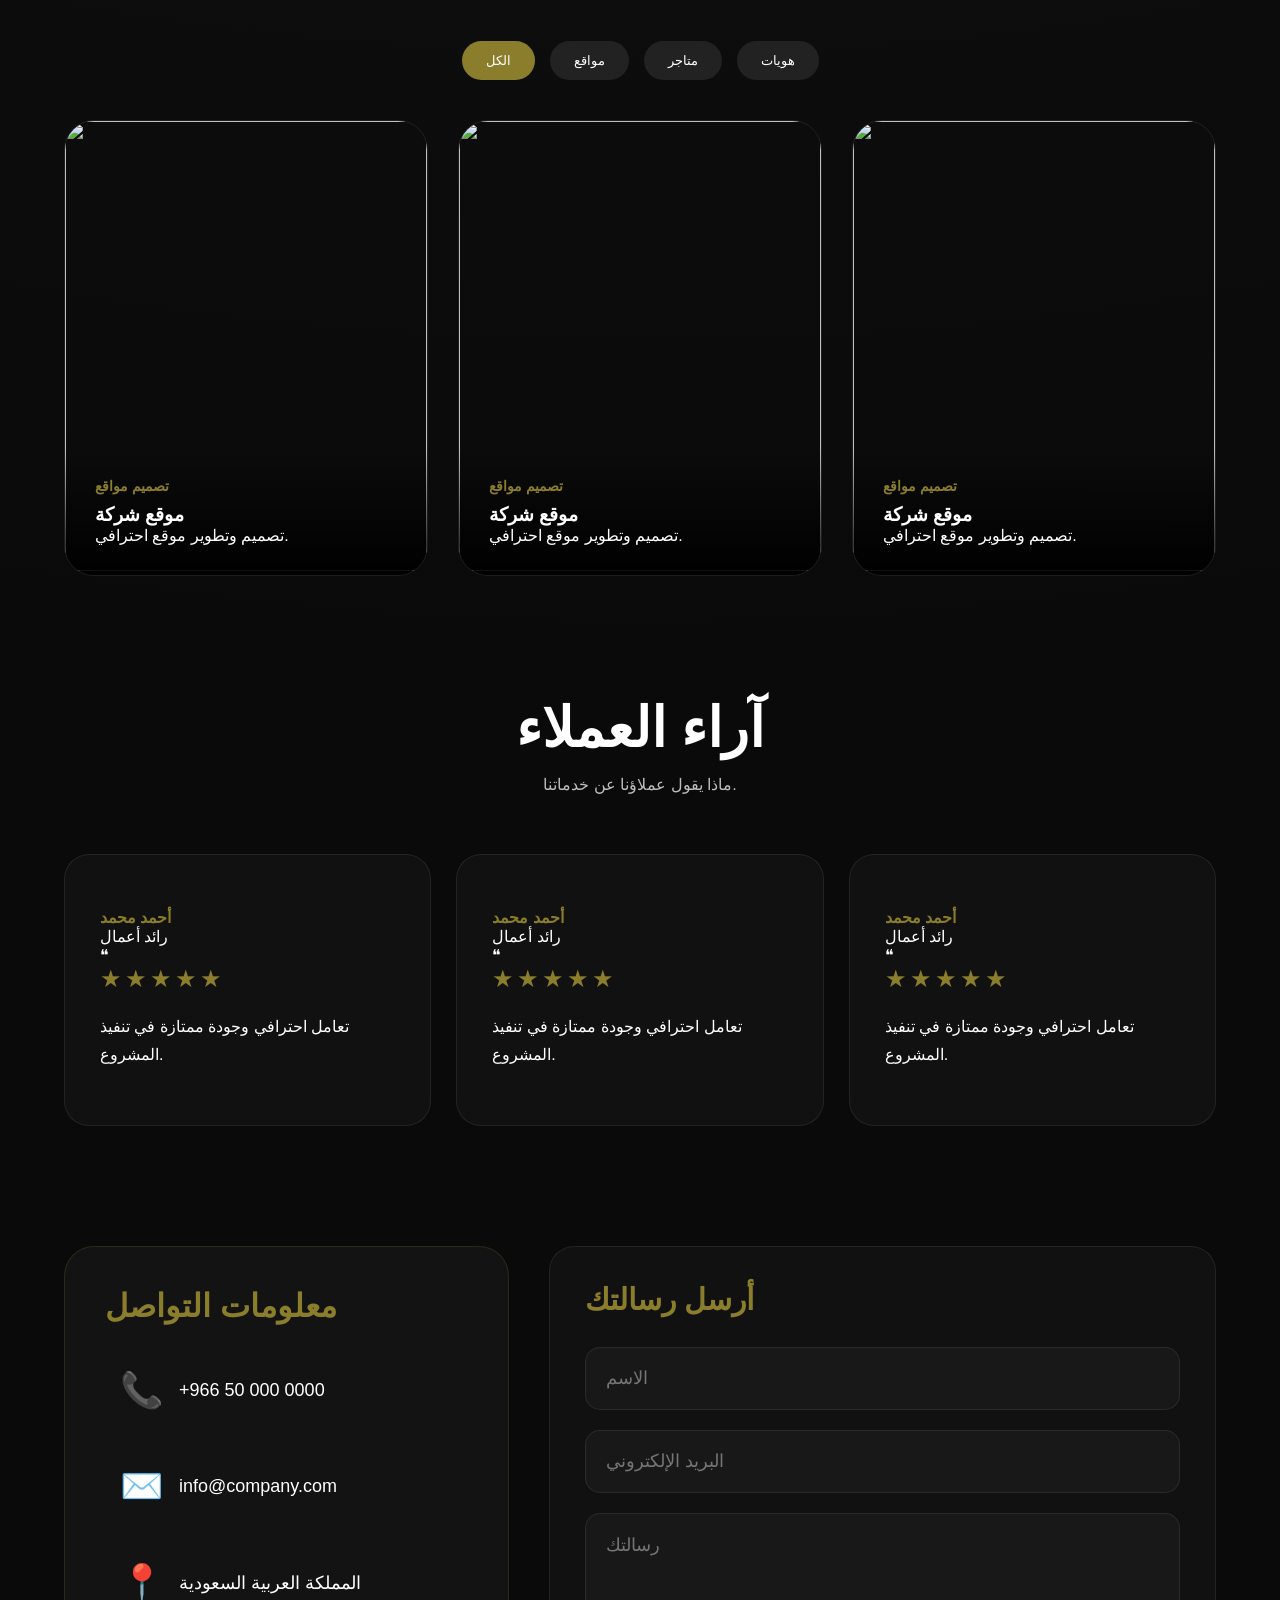
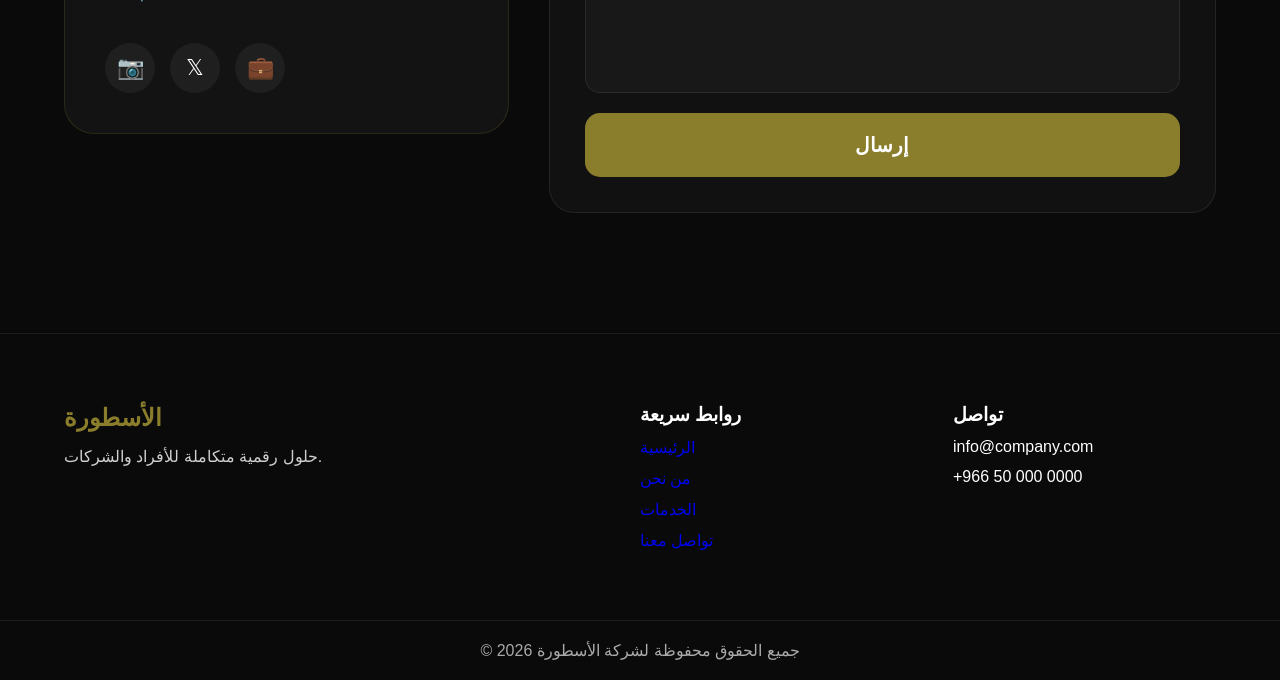
==== commit ed496648: "Add files via upload" ====
--- a/orial.html
+++ b/orial.html
@@ -23,19 +23,19 @@
 <div class="menu-btn">☰</div>
 
         <ul class="nav-links">
-            <li><a href="#hero">الرئيسية</a></li>
-            <li><a href="#about">من نحن</a></li>
-            <li><a href="#services">الخدمات</a></li>
-            <li><a href="#portfolio">الأعمال</a></li>
+            <li><a href="#hero" data-i18n="nav_home">الرئيسية</a></li>
+            <li><a href="#about" data-i18n="nav_about">من نحن</a></li>
+            <li><a href="#services" data-i18n="nav_services">الخدمات</a></li>
+            <li><a href="#portfolio" data-i18n="nav_portfolio">الأعمال</a></li>
            
-<li><a href="#testimonials">آراء العملاء</a></li>
-            <li><a href="#contact">تواصل معنا</a></li>
+<li><a href="#testimonials" data-i18n="nav_testimonials">آراء العملاء</a></li>
+            <li><a href="#contact" data-i18n="nav_contact">تواصل معنا</a></li>
         </ul>
 
         <div class="languages">
-            <button>AR</button>
-            <button>EN</button>
-            <button>FR</button>
+            <button data-lang="ar" class="active">AR</button>
+            <button data-lang="en">EN</button>
+            <button data-lang="fr">FR</button>
         </div>
     </nav>
 </header>
@@ -59,8 +59,8 @@
     <img src="images/icon1.png" class="card-icon">
 
     <div class="card-content">
-        <h3>إبداع</h3>
-        <p>حلول مبتكرة لكل مشروع.</p>
+        <h3 data-i18n="feature_title">إبداع</h3>
+        <p data-i18n="feature_desc">حلول مبتكرة لكل مشروع.</p>
     </div>
 
 </div>
@@ -70,8 +70,8 @@
     <img src="images/icon1.png" class="card-icon">
 
     <div class="card-content">
-        <h3>إبداع</h3>
-        <p>حلول مبتكرة لكل مشروع.</p>
+        <h3 data-i18n="feature_title">إبداع</h3>
+        <p data-i18n="feature_desc">حلول مبتكرة لكل مشروع.</p>
     </div>
 
 </div>
@@ -81,8 +81,8 @@
     <img src="images/icon1.png" class="card-icon">
 
     <div class="card-content">
-        <h3>إبداع</h3>
-        <p>حلول مبتكرة لكل مشروع.</p>
+        <h3 data-i18n="feature_title">إبداع</h3>
+        <p data-i18n="feature_desc">حلول مبتكرة لكل مشروع.</p>
     </div>
 
 </div>
@@ -93,19 +93,19 @@
 
   <h1>
     
-  نصنع المستقبل 
+  <span data-i18n="hero_title_1">نصنع المستقبل</span>
  
  <br>
- الرقمي
+ <span data-i18n="hero_title_2">الرقمي</span>
 </h1>
 
-        <p>
+        <p data-i18n="hero_desc">
             حلول متكاملة للشركات والأفراد تجمع بين الإبداع والتقنية.
         </p>
 
         <div class="hero-buttons">
-            <a href="#services" class="btn-primary">خدماتنا</a>
-            <a href="#portfolio" class="btn-secondary">أعمالنا</a>
+            <a href="#services" class="btn-primary" data-i18n="hero_btn_services">خدماتنا</a>
+            <a href="#portfolio" class="btn-secondary" data-i18n="hero_btn_portfolio">أعمالنا</a>
         </div>
 
     </div>
@@ -125,7 +125,7 @@
 
     <img src="images/project.png" alt="">
 <h2 data-target="150">0</h2>
-    <p>مشروع مكتمل</p>
+    <p data-i18n="stat_projects">مشروع مكتمل</p>
 
 </div>
    <div class="stat-box">
@@ -133,7 +133,7 @@
     <img src="images/client.png" alt="">
 
    <h2 data-target="90">0</h2>
-    <p>عميل سعيد</p>
+    <p data-i18n="stat_clients">عميل سعيد</p>
 
 </div>
 
@@ -142,7 +142,7 @@
     <img src="images/experience.png" alt="">
 
    <h2 data-target="8">0</h2>
-    <p>سنوات خبرة</p>
+    <p data-i18n="stat_experience">سنوات خبرة</p>
 
 </div>
 
@@ -151,7 +151,7 @@
     <img src="images/support.png" alt="">
 
     <h2>24/7</h2>
-    <p>دعم مستمر</p>
+    <p data-i18n="stat_support">دعم مستمر</p>
 
 </div>
 </section>
@@ -160,7 +160,7 @@
 
 <section id="why-us">
 
-    <h2>لماذا نحن؟</h2>
+    <h2 data-i18n="whyus_title">لماذا نحن؟</h2>
 
     <div class="cards">
 
@@ -168,9 +168,9 @@
 
     <div class="card-icon">⭐</div>
 
-    <h3>إبداع</h3>
-
-    <p>حلول مبتكرة لكل مشروع.</p>
+    <h3 data-i18n="feature_title">إبداع</h3>
+
+    <p data-i18n="feature_desc">حلول مبتكرة لكل مشروع.</p>
 
 </div>
 
@@ -178,9 +178,9 @@
 
     <div class="card-icon">⭐</div>
 
-    <h3>إبداع</h3>
-
-    <p>حلول مبتكرة لكل مشروع.</p>
+    <h3 data-i18n="feature_title">إبداع</h3>
+
+    <p data-i18n="feature_desc">حلول مبتكرة لكل مشروع.</p>
 
 </div>
 
@@ -188,9 +188,9 @@
 
     <div class="card-icon">⭐</div>
 
-    <h3>إبداع</h3>
-
-    <p>حلول مبتكرة لكل مشروع.</p>
+    <h3 data-i18n="feature_title">إبداع</h3>
+
+    <p data-i18n="feature_desc">حلول مبتكرة لكل مشروع.</p>
 
 </div>
 
@@ -203,11 +203,11 @@
     <div class="about-container">
 <div class="about-features">
 
-    <div>✓ جودة عالية</div>
-
-    <div>✓ فريق محترف</div>
-
-    <div>✓ دعم مستمر</div>
+    <div data-i18n="about_feat1">✓ جودة عالية</div>
+
+    <div data-i18n="about_feat2">✓ فريق محترف</div>
+
+    <div data-i18n="about_feat3">✓ دعم مستمر</div>
 
 </div>
     <div class="about-image">
@@ -216,23 +216,23 @@
 
     <div class="about-content">
 
-        <span>من نحن</span>
-
-        <h2>نبني حلولاً رقمية تصنع الفرق</h2>
-
-        <p>
+        <span data-i18n="about_label">من نحن</span>
+
+        <h2 data-i18n="about_title">نبني حلولاً رقمية تصنع الفرق</h2>
+
+        <p data-i18n="about_p1">
             الأسطورة شركة متخصصة في تقديم حلول رقمية متكاملة،
             تجمع بين الإبداع والتقنية لمساعدة الشركات والأفراد
             على تحقيق أهدافهم بكفاءة واحترافية.
         </p>
 
-        <p>
+        <p data-i18n="about_p2">
             نؤمن أن النجاح يبدأ بفكرة قوية وتنفيذ احترافي،
             لذلك نركز على الجودة والابتكار في كل مشروع.
         </p>
 
     </div>
-<a href="#contact" class="btn-primary">
+<a href="#contact" class="btn-primary" data-i18n="about_btn">
     اعرف المزيد
 </a>
 </div>
@@ -242,8 +242,8 @@
 
     <div class="section-title">
         <span class="service-number">01</span>
-        <h2>خدماتنا</h2>
-        <p>نقدم حلولاً متكاملة تلبي احتياجات الأفراد والشركات.</p>
+        <h2 data-i18n="services_title">خدماتنا</h2>
+        <p data-i18n="services_desc">نقدم حلولاً متكاملة تلبي احتياجات الأفراد والشركات.</p>
     </div>
 
     <div class="services-grid">
@@ -252,9 +252,9 @@
 
     <div class="service-icon">💻</div>
 
-    <h3>تصميم المواقع</h3>
-
-    <p>
+    <h3 data-i18n="service_card_title">تصميم المواقع</h3>
+
+    <p data-i18n="service_card_desc">
         مواقع احترافية سريعة ومتجاوبة مع جميع الأجهزة.
     </p>
 
@@ -264,9 +264,9 @@
 
     <div class="service-icon">💻</div>
 
-    <h3>تصميم المواقع</h3>
-
-    <p>
+    <h3 data-i18n="service_card_title">تصميم المواقع</h3>
+
+    <p data-i18n="service_card_desc">
         مواقع احترافية سريعة ومتجاوبة مع جميع الأجهزة.
     </p>
 
@@ -276,9 +276,9 @@
 
     <div class="service-icon">💻</div>
 
-    <h3>تصميم المواقع</h3>
-
-    <p>
+    <h3 data-i18n="service_card_title">تصميم المواقع</h3>
+
+    <p data-i18n="service_card_desc">
         مواقع احترافية سريعة ومتجاوبة مع جميع الأجهزة.
     </p>
 
@@ -288,9 +288,9 @@
 
     <div class="service-icon">💻</div>
 
-    <h3>تصميم المواقع</h3>
-
-    <p>
+    <h3 data-i18n="service_card_title">تصميم المواقع</h3>
+
+    <p data-i18n="service_card_desc">
         مواقع احترافية سريعة ومتجاوبة مع جميع الأجهزة.
     </p>
 
@@ -304,24 +304,24 @@
    
 
     <div class="section-title">
-        <h2>أعمالنا</h2>
-        <p>نماذج من المشاريع التي قمنا بتنفيذها.</p>
+        <h2 data-i18n="portfolio_title">أعمالنا</h2>
+        <p data-i18n="portfolio_desc">نماذج من المشاريع التي قمنا بتنفيذها.</p>
     </div>
 <div class="portfolio-filter">
 
-    <button class="filter-btn active" data-filter="all">
+    <button class="filter-btn active" data-filter="all" data-i18n="filter_all">
         الكل
     </button>
 
-    <button class="filter-btn" data-filter="website">
+    <button class="filter-btn" data-filter="website" data-i18n="filter_website">
         مواقع
     </button>
 
-    <button class="filter-btn" data-filter="store">
+    <button class="filter-btn" data-filter="store" data-i18n="filter_store">
         متاجر
     </button>
 
-    <button class="filter-btn" data-filter="branding">
+    <button class="filter-btn" data-filter="branding" data-i18n="filter_branding">
         هويات
     </button>
 
@@ -333,11 +333,11 @@
 
     <div class="project-info">
 
-        <span>تصميم مواقع</span>
-
-        <h3>موقع شركة</h3>
-
-        <p>تصميم وتطوير موقع احترافي.</p>
+        <span data-i18n="project_category">تصميم مواقع</span>
+
+        <h3 data-i18n="project_title">موقع شركة</h3>
+
+        <p data-i18n="project_desc">تصميم وتطوير موقع احترافي.</p>
 
     </div>
 </div>
@@ -347,11 +347,11 @@
 
     <div class="project-info">
 
-        <span>تصميم مواقع</span>
-
-        <h3>موقع شركة</h3>
-
-        <p>تصميم وتطوير موقع احترافي.</p>
+        <span data-i18n="project_category">تصميم مواقع</span>
+
+        <h3 data-i18n="project_title">موقع شركة</h3>
+
+        <p data-i18n="project_desc">تصميم وتطوير موقع احترافي.</p>
 
     </div>
 </div>
@@ -361,11 +361,11 @@
 
     <div class="project-info">
 
-        <span>تصميم مواقع</span>
-
-        <h3>موقع شركة</h3>
-
-        <p>تصميم وتطوير موقع احترافي.</p>
+        <span data-i18n="project_category">تصميم مواقع</span>
+
+        <h3 data-i18n="project_title">موقع شركة</h3>
+
+        <p data-i18n="project_desc">تصميم وتطوير موقع احترافي.</p>
 
     </div>
 </div>
@@ -377,8 +377,8 @@
 <section id="testimonials" class="hidden">
 
     <div class="section-title">
-        <h2>آراء العملاء</h2>
-        <p>ماذا يقول عملاؤنا عن خدماتنا.</p>
+        <h2 data-i18n="testimonials_title">آراء العملاء</h2>
+        <p data-i18n="testimonials_desc">ماذا يقول عملاؤنا عن خدماتنا.</p>
     </div>
 
     <div class="testimonials-grid">
@@ -391,7 +391,7 @@
 
                 <div>
                     <h4>أحمد محمد</h4>
-                    <span>رائد أعمال</span>
+                    <span data-i18n="client_role">رائد أعمال</span>
                 </div>
 
             </div>
@@ -400,7 +400,7 @@
 
             <div class="stars">★★★★★</div>
 
-            <p>
+            <p data-i18n="testimonial_text">
                 تعامل احترافي وجودة ممتازة في تنفيذ المشروع.
             </p>
 
@@ -414,7 +414,7 @@
 
                 <div>
                     <h4>أحمد محمد</h4>
-                    <span>رائد أعمال</span>
+                    <span data-i18n="client_role">رائد أعمال</span>
                 </div>
 
             </div>
@@ -423,7 +423,7 @@
 
             <div class="stars">★★★★★</div>
 
-            <p>
+            <p data-i18n="testimonial_text">
                 تعامل احترافي وجودة ممتازة في تنفيذ المشروع.
             </p>
 
@@ -437,7 +437,7 @@
 
                 <div>
                     <h4>أحمد محمد</h4>
-                    <span>رائد أعمال</span>
+                    <span data-i18n="client_role">رائد أعمال</span>
                 </div>
 
             </div>
@@ -446,7 +446,7 @@
 
             <div class="stars">★★★★★</div>
 
-            <p>
+            <p data-i18n="testimonial_text">
                 تعامل احترافي وجودة ممتازة في تنفيذ المشروع.
             </p>
 
@@ -461,7 +461,7 @@
 
     <div class="contact-info">
 
-        <h3>معلومات التواصل</h3>
+        <h3 data-i18n="contact_info_title">معلومات التواصل</h3>
 
 
         <div class="contact-item">
@@ -476,7 +476,7 @@
 
         <div class="contact-item">
             <span>📍</span>
-            <p>المملكة العربية السعودية</p>
+            <p data-i18n="contact_country">المملكة العربية السعودية</p>
         </div>
 
          <div class="social-links">
@@ -488,14 +488,14 @@
     </div>
 
     <form class="contact-form">
-<h3>أرسل رسالتك</h3>
-        <input type="text" placeholder="الاسم">
-
-        <input type="email" placeholder="البريد الإلكتروني">
-
-        <textarea placeholder="رسالتك"></textarea>
-
-        <button type="submit">
+<h3 data-i18n="contact_form_title">أرسل رسالتك</h3>
+        <input type="text" placeholder="الاسم" data-i18n-placeholder="placeholder_name">
+
+        <input type="email" placeholder="البريد الإلكتروني" data-i18n-placeholder="placeholder_email">
+
+        <textarea placeholder="رسالتك" data-i18n-placeholder="placeholder_message"></textarea>
+
+        <button type="submit" data-i18n="btn_send">
             إرسال
         </button>
 
@@ -510,20 +510,20 @@
 
         <div class="footer-logo">
             <h2>الأسطورة</h2>
-            <p>حلول رقمية متكاملة للأفراد والشركات.</p>
+            <p data-i18n="footer_desc">حلول رقمية متكاملة للأفراد والشركات.</p>
         </div>
 
         <div class="footer-links">
-            <h3>روابط سريعة</h3>
-
-            <a href="#hero">الرئيسية</a>
-            <a href="#about">من نحن</a>
-            <a href="#services">الخدمات</a>
-            <a href="#contact">تواصل معنا</a>
+            <h3 data-i18n="footer_links_title">روابط سريعة</h3>
+
+            <a href="#hero" data-i18n="nav_home">الرئيسية</a>
+            <a href="#about" data-i18n="nav_about">من نحن</a>
+            <a href="#services" data-i18n="nav_services">الخدمات</a>
+            <a href="#contact" data-i18n="nav_contact">تواصل معنا</a>
         </div>
 
         <div class="footer-contact">
-            <h3>تواصل</h3>
+            <h3 data-i18n="footer_contact_title">تواصل</h3>
 
             <p>info@company.com</p>
             <p>+966 50 000 0000</p>
@@ -532,7 +532,7 @@
     </div>
 
     <div class="footer-bottom">
-        © 2026 جميع الحقوق محفوظة لشركة الأسطورة
+        <span data-i18n="footer_bottom">© 2026 جميع الحقوق محفوظة لشركة الأسطورة</span>
     </div>
 
 </footer>
--- a/orial.css
+++ b/orial.css
@@ -3,6 +3,8 @@
     padding:0;
     box-sizing:border-box;
 }
+
+
 
 body{
     font-family:Cairo,sans-serif;
@@ -40,7 +42,7 @@
     top:0;
     left:0;
     z-index:1000;
-    background:rgba(17,17,17,.9);
+  
      border-bottom:1px solid rgba(138,125,44,.25);
      
     background:rgba(10,10,10,.75);
@@ -89,6 +91,12 @@
     color:#111;
 }
 
+.languages button.active{
+    background:#8A7D2C;
+    color:#111;
+    border-color:#8A7D2C;
+}
+
 .nav-links{
     display:flex;
     
@@ -108,7 +116,7 @@
 .nav-links a{
     color:white;
     transition:.3s;
-        transition: .3s;
+       
 }
 
 .nav-links a::after{
@@ -148,7 +156,7 @@
     font-size:250px;
     text-align:center;
    
-        transform: translateX(px);
+      
 }
 
 .hero-right img{
@@ -177,14 +185,8 @@
 
 .hero-left{
     display:flex;
+    gap:20px;
     flex-direction:column;
-    gap:20px;
-
-     display:flex;
-    flex-direction:column;
-    gap:20px;
-
-  
 
       transform: translateX(-50px) translateY(-80px);
 }
@@ -200,7 +202,7 @@
 .hero-center{
 
     text-align:center;
-    transform:none;
+    
     
     transform: translateY(-40px)translateX(40px) ;
    
@@ -345,7 +347,7 @@
     
 
   
-    height:120px;
+   
 
     
 
@@ -1242,6 +1244,7 @@
         #hero{
             grid-template-columns:1fr;
             text-align:center;
+            
         }
 
 
@@ -1253,12 +1256,12 @@
 
         .about-container{
             flex-direction:column;
+              display: flex;
+    
+    text-align: center;
         }
 
-        #stats{
-            grid-template-columns:
-            repeat(2,1fr);
-        }
+       
 
 
     .logo{
@@ -1349,23 +1352,18 @@
         transition:1s;
     }
 
-    .show{
-
-        opacity:1;
-
-        transform:translateY(0);
-    }
-
-    .hidden{
-        opacity:0;
-        transform:translateY(50px);
-        transition:all 1s ease;
-    }
-
-    .show{
-        opacity:1;
-        transform:translateY(0);
-    }
+  .show{
+    opacity:1;
+    transform:translateY(0);
+}
+
+.hidden{
+    opacity:1;
+    transform:translateY(0);
+    transition:all 1s ease;
+}
+
+   
 
 }
 
@@ -1389,25 +1387,84 @@
 
 @media(max-width:768px){
 
+
+    .feature-card{
+      width:100%;
+    height:auto;
+    min-height:100px;
+    padding:15px;
+    gap:15px;
+    margin: 15px auto;
+    max-width:350px;
+}
+
+.feature-card p{
+    white-space:normal;
+}
+
+.about-image img{
+        width: 100%;
+    max-width: 350px;
+}
+
+    .contact-container{
+    grid-template-columns:1fr;
+}
+
+.testimonials-grid{
+    grid-template-columns:1fr;
+}
+
+    .cards{
+    grid-template-columns:1fr;
+    display: grid;
+    gap: 20px;
+      width: 100%;
+}
+
+#hero{
+    display:flex;
+    flex-direction:column;
+    align-items:center;
+    justify-content:center;
+    text-align:center;
+    gap:20px;
+    padding:100px 20px 40px;
+}
+
+    
 .services-grid{
     grid-template-columns:1fr;
 }
 
+
+
+
+body{
+    font-size:14px;
+}
+
+.hero-content h1{
+
+
+font-size: 28px;
+
+}
+
+
 .stat-box{
-    width:100%;
-    padding:25px;
-    text-align:center;
-    box-sizing:border-box;
     flex-direction:column;
     gap:10px;
 }
 
 
 #stats{
-    grid-template-columns:1fr;
     gap:20px;
-      margin:50px auto 120px auto;
+       margin:40px auto;
+    width:95%;
       margin-top:40px;
+        grid-template-columns:
+            repeat(2,1fr);
       
 }
 
@@ -1425,7 +1482,20 @@
 }
 
 .hero-content h1{
-    font-size:42px;
+    font-size:30px;
+}
+
+h2{
+    font-size:24px;
+}
+
+.service-card h3{
+    font-size:22px;
+}
+
+.service-card p{
+    font-size:12px;
+
 }
 
 
@@ -1443,16 +1513,33 @@
 .hero-left{
     order:3;
     transform:none;
+    width: 100%;
+    align-items: center;
 }
 
 .hero-center{
     order:1;
     transform:none;
 }
+.hero-center h1{
+    font-size:32px;
+    white-space:normal;
+}
 
 .hero-right{
     order:2;
-}
+    transform: none;
+}
+
+.hero-right img{
+    width:220px;
+    max-width:100%;
+    display:block;
+    margin:auto;
+}
+
+
+
 
 
 .service-card img{
@@ -1471,7 +1558,7 @@
 }
 
 .section-title h2{
- font-size:36px;
+ font-size:30px;
 
 }
 .section-title p{
@@ -1479,9 +1566,6 @@
 }
 
 
-h2{
-    font-size:32px;
-}
 
     .navbar{
     display:flex;
@@ -1501,11 +1585,10 @@
 .menu-btn{
     font-size:32px;
     color:white;
-}
-
-    .menu-btn{
-        display:block;
-    }
+      display:block;
+}
+
+    
 
   .nav-links{
     display:none;
@@ -1531,3 +1614,20 @@
 
 }
 
+
+
+
+html,
+body{
+    overflow-x:hidden;
+}
+#about,
+#services,
+#portfolio,
+#testimonials,
+#contact{
+    display:block !important;
+    opacity:1 !important;
+    visibility:visible !important;
+    transform:none !important;
+}
